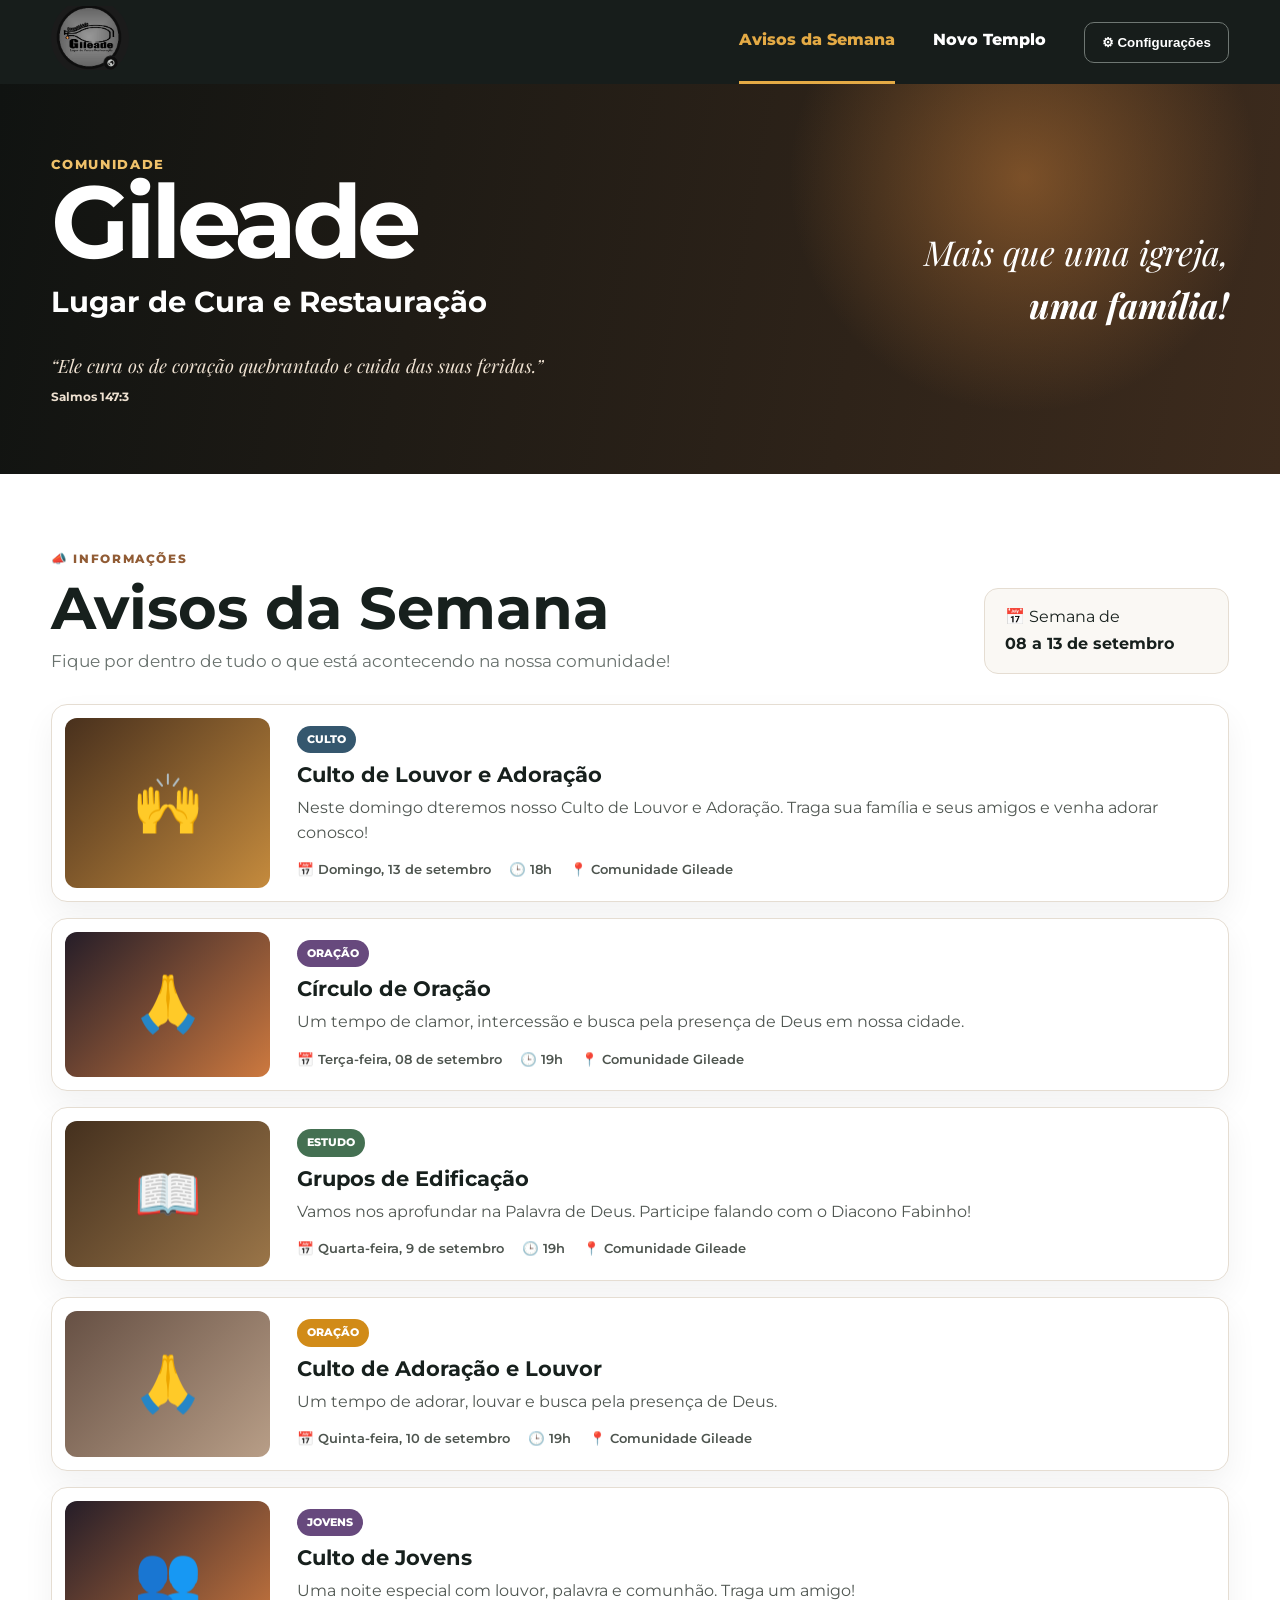
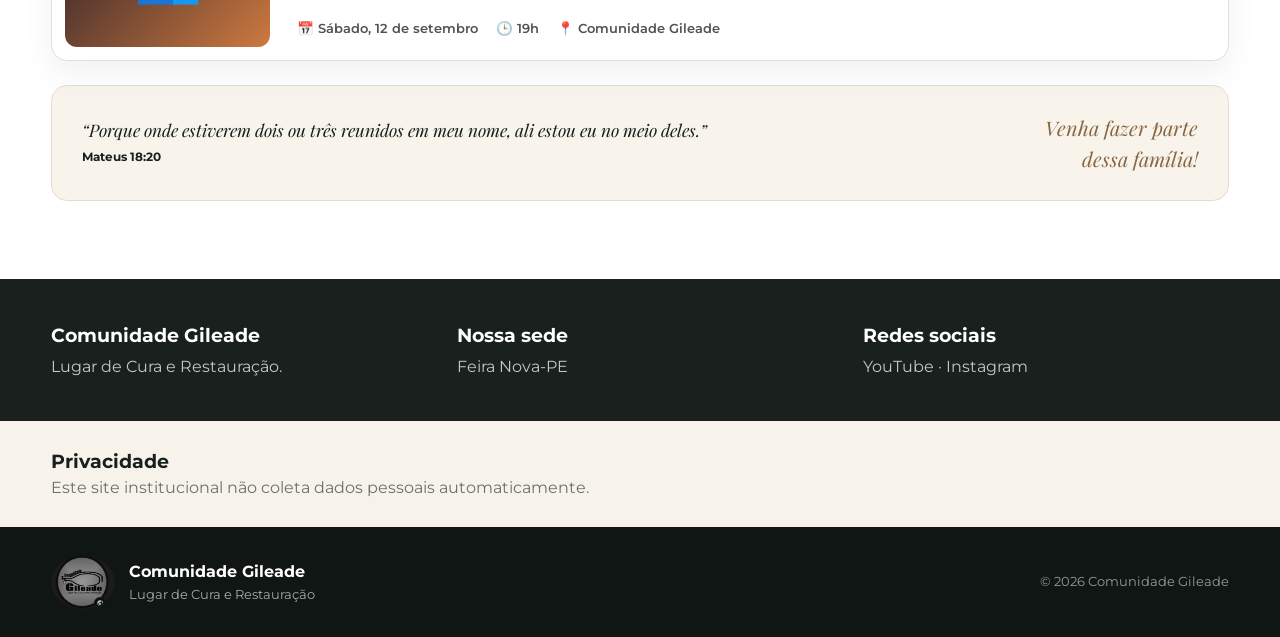
==== index.html @ a11ccd18 "Update index.html" ====
<!DOCTYPE html>
<html lang="pt-BR">
<head>
  <meta charset="UTF-8">
  <meta name="viewport" content="width=device-width, initial-scale=1.0">
  <title>Avisos da Semana | Comunidade Gileade</title>
  <link rel="icon" href="assets/logo-gileade.png">
  <link rel="preconnect" href="https://fonts.googleapis.com">
  <link rel="preconnect" href="https://fonts.gstatic.com" crossorigin>
  <link href="https://fonts.googleapis.com/css2?family=Montserrat:wght@400;500;600;700;800&family=Playfair+Display:ital,wght@1,600&display=swap" rel="stylesheet">
  <link rel="stylesheet" href="style.css?v=5">
</head>
<body>

<header class="topbar">
  <div class="site-container nav">
    <a class="logo" href="index.html">
      <img src="assets/logo-gileade.png" alt="Comunidade Gileade">
    </a>

    <button id="menuBtn" class="menu-btn" aria-label="Abrir menu">☰</button>

    <nav id="menu">
      <a href="index.html" class="active">Avisos da Semana</a><a href="novo-templo.html">Novo Templo</a>
      <div class="settings">
        <button id="settingsBtn">⚙ Configurações</button>
        <div id="settingsMenu" class="settings-menu">
          <a href="mailto:contato@comunidadegileade.com?subject=Suporte">🎧 Suporte</a>
          <a href="#sobre">ⓘ Sobre</a>
          <a href="#privacidade">🛡 Privacidade</a>
        </div>
      </div>
    </nav>
  </div>
</header>


<section class="home-hero">
  <div class="site-container home-hero-grid">
    <div>
      <span class="hero-small">Comunidade</span>
      <h1>Gileade</h1>
      <h2>Lugar de Cura e Restauração</h2>
      <blockquote>
        “Ele cura os de coração quebrantado e cuida das suas feridas.”
        <strong>Salmos 147:3</strong>
      </blockquote>
    </div>
    <div class="hero-script">Mais que uma igreja,<br><strong>uma família!</strong></div>
  </div>
</section>

<main class="avisos-page">
  <div class="site-container">
    <div class="section-head">
      <div>
        <span class="section-kicker">📣 Informações</span>
        <h2>Avisos da Semana</h2>
        <p>Fique por dentro de tudo o que está acontecendo na nossa comunidade!</p>
      </div>

      <div class="week-card">
        <span>📅 Semana de</span>
        <strong>08 a 13 de setembro</strong>
      </div>
    </div>

    <div class="notice-list">
      <article class="notice-card">
        <div class="notice-image n1">🙌</div>
        <div class="notice-body">
          <span class="tag blue">CULTO</span>
          <h3>Culto de Louvor e Adoração</h3>
          <p>Neste domingo dteremos nosso Culto de Louvor e Adoração. Traga sua família e seus amigos e venha adorar conosco!</p>
          <div class="meta"><span>📅 Domingo, 13 de setembro</span><span>🕒 18h</span><span>📍 Comunidade Gileade</span></div>
        </div>
      </article>

      <article class="notice-card">
        <div class="notice-image n4">🙏</div>
          <div class="notice-body">
            <span class="tag purple">ORAÇÃO</span>
            <h3>Círculo de Oração</h3>
            <p>Um tempo de clamor, intercessão e busca pela presença de Deus em nossa cidade.</p>
            <div class="meta"><span>📅 Terça-feira, 08 de setembro</span><span>🕒 19h</span><span>📍 Comunidade Gileade</span></div>
        </div>
      </article>
      
      <article class="notice-card">
        <div class="notice-image n2">📖</div>
        <div class="notice-body">
          <span class="tag green">ESTUDO</span>
          <h3>Grupos de Edificação</h3>
          <p>Vamos nos aprofundar na Palavra de Deus. Participe falando com o Diacono Fabinho!</p>
          <div class="meta"><span>📅 Quarta-feira, 9 de setembro</span><span>🕒 19h</span><span>📍 Comunidade Gileade</span></div>
        </div>
      </article>

      <article class="notice-card">
        <div class="notice-image n3">🙏</div>
        <div class="notice-body">
          <span class="tag orange">ORAÇÃO</span>
          <h3>Culto de Adoração e Louvor</h3>
          <p>Um tempo de adorar, louvar e busca pela presença de Deus.</p>
          <div class="meta"><span>📅 Quinta-feira, 10 de setembro</span><span>🕒 19h</span><span>📍 Comunidade Gileade</span></div>
        </div>
      </article>

      <article class="notice-card">
        <div class="notice-image n4">👥</div>
        <div class="notice-body">
          <span class="tag purple">JOVENS</span>
          <h3>Culto de Jovens</h3>
          <p>Uma noite especial com louvor, palavra e comunhão. Traga um amigo!</p>
          <div class="meta"><span>📅 Sábado, 12 de setembro</span><span>🕒 19h</span><span>📍 Comunidade Gileade</span></div>
        </div>
      </article>
    </div>

    <div class="verse-card">
      <div>
        <p>“Porque onde estiverem dois ou três reunidos em meu nome, ali estou eu no meio deles.”</p>
        <strong>Mateus 18:20</strong>
      </div>
      <div class="verse-script">Venha fazer parte<br>dessa família!</div>
    </div>
  </div>
</main>

<section class="about" id="sobre">
  <div class="site-container about-grid">
    <div><h3>Comunidade Gileade</h3><p>Lugar de Cura e Restauração.</p></div>
    <div><h3>Nossa sede</h3><p>Feira Nova-PE</p></div>
    <div>
      <h3>Redes sociais</h3>
      <p><a href="https://www.youtube.com/@ComunidadeGileade" target="_blank">YouTube</a> · <a href="https://www.instagram.com/comunidadegileade/" target="_blank">Instagram</a></p>
    </div>
  </div>
</section>

<section class="privacy" id="privacidade">
  <div class="site-container">
    <h3>Privacidade</h3>
    <p>Este site institucional não coleta dados pessoais automaticamente.</p>
  </div>
</section>

<footer>
  <div class="site-container footer-main">
    <div class="footer-brand">
      <img src="assets/logo-gileade.png" alt="Comunidade Gileade">
      <div><strong>Comunidade Gileade</strong><span>Lugar de Cura e Restauração</span></div>
    </div>
    <span>© <span id="year"></span> Comunidade Gileade</span>
  </div>
</footer>

<script src="script.js"></script>
</body>
</html>
---- style.css ----
*{margin:0;padding:0;box-sizing:border-box}
:root{--dark:#171d1b;--cream:#faf7f1;--gold:#e4aa45;--brown:#915c35;--text:#17201d;--muted:#68716d;--border:#e5ddd2}
html{scroll-behavior:smooth}
body{font-family:Montserrat,Arial,sans-serif;color:var(--text);background:#fff;line-height:1.55}
a{text-decoration:none;color:inherit}

.site-container{
  width:92%;
  max-width:1400px;
  margin:0 auto;
}

/* HEADER */
.topbar{
  height:84px;
  background:#171d1b;
  position:sticky;
  top:0;
  z-index:100;
  color:#fff;
}

.nav{
  height:84px;
  display:flex;
  align-items:center;
  justify-content:space-between;
}

.logo img{
  width:78px;
  height:78px;
  object-fit:contain;
  border-radius:50%;
}

nav{
  display:flex;
  align-items:center;
  gap:38px;
  height:100%;
}

nav>a{
  display:flex;
  align-items:center;
  height:100%;
  font-weight:800;
  font-size:1rem;
  border-bottom:3px solid transparent;
}

nav>a.active,
nav>a:hover{
  color:var(--gold);
  border-color:var(--gold);
}

.settings{position:relative}

.settings>button{
  background:transparent;
  color:#fff;
  border:1px solid #6f7773;
  border-radius:10px;
  padding:12px 17px;
  font-weight:800;
  cursor:pointer;
}

.settings-menu{
  display:none;
  position:absolute;
  right:0;
  top:54px;
  width:200px;
  background:#fff;
  color:#222;
  border-radius:10px;
  overflow:hidden;
  box-shadow:0 16px 40px #0003;
}

.settings-menu.open{display:block}

.settings-menu a{
  display:block;
  padding:12px 14px;
  border-bottom:1px solid #eee;
}

.settings-menu a:hover{background:#f5f1e9}

.menu-btn{
  display:none;
  border:0;
  background:none;
  color:#fff;
  font-size:1.9rem;
}

/* HOME */
.home-hero{
  min-height:390px;
  display:flex;
  align-items:center;
  color:#fff;
  background:
    radial-gradient(circle at 80% 24%,rgba(183,115,52,.55),transparent 22%),
    linear-gradient(100deg,#101311,#3d2b1d);
}

.home-hero-grid{
  display:flex;
  align-items:center;
  justify-content:space-between;
  gap:50px;
}

.hero-small{
  display:inline-block;
  text-transform:uppercase;
  letter-spacing:.13em;
  font-weight:800;
  font-size:.8rem;
  color:#efc16a;
}

.home-hero h1{
  font-size:clamp(4.8rem,8vw,7.6rem);
  line-height:.88;
  letter-spacing:-.05em;
}

.home-hero h2{
  font-size:clamp(1.3rem,2.3vw,2.1rem);
  margin-top:12px;
}

.home-hero blockquote{
  margin-top:28px;
  max-width:520px;
  font-family:"Playfair Display",serif;
  font-style:italic;
  color:#eee1d1;
  font-size:1.15rem;
}

.home-hero blockquote strong{
  display:block;
  font-family:Montserrat;
  font-style:normal;
  font-size:.78rem;
  margin-top:6px;
}

.hero-script{
  font-family:"Playfair Display",serif;
  font-style:italic;
  text-align:right;
  font-size:2.15rem;
}

/* AVISOS */
.avisos-page{
  padding:72px 0 78px;
  background:#fff;
}

.section-head{
  display:flex;
  justify-content:space-between;
  align-items:end;
  gap:30px;
  margin-bottom:30px;
}

.section-kicker{
  display:inline-block;
  text-transform:uppercase;
  letter-spacing:.13em;
  font-size:.78rem;
  font-weight:800;
  color:var(--brown);
}

.section-head h2{
  font-size:clamp(2.6rem,4.6vw,4.3rem);
  line-height:1.05;
  margin:7px 0 8px;
}

.section-head p{
  color:var(--muted);
  font-size:1.05rem;
}

.week-card{
  min-width:245px;
  background:#faf8f4;
  border:1px solid var(--border);
  border-radius:14px;
  padding:16px 20px;
}

.week-card span,
.week-card strong{display:block}

.week-card strong{
  font-size:1rem;
  margin-top:2px;
}

.notice-list{
  display:grid;
  gap:16px;
}

.notice-card{
  display:grid;
  grid-template-columns:205px 1fr;
  gap:22px;
  border:1px solid var(--border);
  border-radius:16px;
  padding:13px;
  background:#fff;
  box-shadow:0 14px 32px rgba(0,0,0,.055);
}

.notice-image{
  min-height:145px;
  border-radius:12px;
  display:grid;
  place-items:center;
  font-size:3.4rem;
}

.n1{background:linear-gradient(135deg,#48301d,#c58b3d)}
.n2{background:linear-gradient(135deg,#44301e,#9a7548)}
.n3{background:linear-gradient(135deg,#665044,#b89e87)}
.n4{background:linear-gradient(135deg,#251d28,#cd793f)}

.notice-body{padding:8px 5px}

.notice-body h3{
  margin:6px 0 5px;
  font-size:1.3rem;
}

.notice-body p{
  color:#505752;
  font-size:.98rem;
}

.tag{
  display:inline-block;
  padding:5px 10px;
  border-radius:99px;
  color:#fff;
  font-size:.7rem;
  font-weight:800;
}

.blue{background:#35576e}
.green{background:#447052}
.orange{background:#d18b18}
.purple{background:#67497d}

.meta{
  display:flex;
  flex-wrap:wrap;
  gap:18px;
  margin-top:14px;
  font-size:.84rem;
  font-weight:600;
  color:#4e554f;
}

.verse-card{
  margin-top:24px;
  padding:26px 30px;
  background:#f8f4ec;
  border:1px solid var(--border);
  border-radius:16px;
  display:flex;
  align-items:center;
  justify-content:space-between;
  gap:30px;
}

.verse-card p{
  font-family:"Playfair Display",serif;
  font-style:italic;
  font-size:1.08rem;
}

.verse-card strong{font-size:.78rem}

.verse-script{
  font-family:"Playfair Display",serif;
  font-style:italic;
  text-align:right;
  color:#886641;
  font-size:1.25rem;
}

/* FOOTER E ÁREAS INSTITUCIONAIS */
.about{
  background:#19201e;
  color:#fff;
  padding:42px 0;
}

.about-grid{
  display:grid;
  grid-template-columns:repeat(3,1fr);
  gap:40px;
}

.about h3{margin-bottom:5px}
.about p{color:#c4c8c4}
.about a:hover{color:var(--gold)}

.privacy{
  padding:26px 0;
  background:#f7f3eb;
}

.privacy p{color:var(--muted)}

footer{
  background:#101614;
  color:#fff;
}

.footer-main{
  min-height:110px;
  display:flex;
  align-items:center;
  gap:15px;
}

.footer-brand{
  display:flex;
  align-items:center;
  gap:14px;
}

.footer-brand img{
  width:64px;
  border-radius:50%;
}

.footer-brand span{
  display:block;
  color:#aaa;
  font-size:.8rem;
}

.footer-main>span{
  margin-left:auto;
  color:#999;
  font-size:.8rem;
}

/* NOVO TEMPLO */
.gold-line{
  height:14px;
  background:linear-gradient(90deg,#603920,#a96b39,#653e26);
}

.templo-page{
  background:#faf7f1;
  padding:65px 0;
}

.templo-grid{
  display:grid;
  grid-template-columns:minmax(0,1.05fr) minmax(420px,.95fr);
  gap:52px;
  align-items:center;
}

.templo-image{
  position:relative;
  width:100%;
  aspect-ratio:16 / 10;
  border-radius:18px;
  overflow:hidden;
  box-shadow:0 18px 40px rgba(0,0,0,.13);
}

.templo-image>img{
  width:100%;
  height:100%;
  object-fit:cover;
  object-position:center;
  display:block;
}

.image-script{
  position:absolute;
  right:35px;
  top:35px;
  color:#fff;
  font-family:"Playfair Display",serif;
  font-style:italic;
  text-align:right;
  font-size:1.7rem;
  line-height:1.2;
  text-shadow:0 2px 10px rgba(0,0,0,.8);
}

.image-script i,
.pix-script i,
.footer-script i{
  display:block;
  width:115px;
  height:4px;
  background:var(--gold);
  border-radius:99px;
  margin:8px 0 0 auto;
  transform:rotate(-5deg);
}

.templo-copy h1{
  font-size:clamp(3rem,4.6vw,4.8rem);
  line-height:.98;
  letter-spacing:-.045em;
  margin:10px 0 22px;
}

.templo-copy>p{
  color:#68716d;
  font-size:1rem;
  line-height:1.55;
  margin-bottom:14px;
  max-width:620px;
}

.pix-card{
  margin-top:25px;
  background:#fff;
  border:1px solid #e5ddd2;
  border-radius:16px;
  padding:22px 25px;
  box-shadow:0 8px 22px rgba(0,0,0,.03);
}

.pix-card h2{
  font-size:1.15rem;
  margin-bottom:3px;
}

.pix-card>p{
  font-size:.95rem;
}

.pix-grid{
  display:grid;
  grid-template-columns:120px minmax(150px,1fr) 165px;
  gap:22px;
  align-items:center;
  margin-top:12px;
}

.pix-grid>img{
  width:115px;
  height:115px;
  object-fit:contain;
  border:1px solid #eee8df;
  border-radius:8px;
  padding:5px;
}

.pix-text{
  font-size:.95rem;
  line-height:1.5;
}

.pix-script{
  font-family:"Playfair Display",serif;
  font-style:italic;
  color:#774921;
  font-size:1.5rem;
  line-height:1.15;
  text-align:center;
  transform:rotate(-3deg);
}

.templo-footer{
  background:#151c1a;
  color:#fff;
}

.footer-3{
  min-height:150px;
  display:grid;
  grid-template-columns:1fr 1fr .9fr;
  gap:55px;
  align-items:center;
}

.footer-3 h3{
  font-size:1rem;
  margin-bottom:5px;
}

.footer-3 p{
  font-size:.84rem;
  color:#ddd;
}

.social-links{
  display:flex;
  gap:14px;
  margin-top:10px;
}

.social-links a{
  border:1px solid #6c7470;
  border-radius:99px;
  padding:6px 11px;
  font-size:.76rem;
}

.footer-script{
  font-family:"Playfair Display",serif;
  font-style:italic;
  border-left:1px solid #707673;
  padding-left:55px;
  text-align:center;
  color:#eee;
  font-size:1.25rem;
}

.footer-bottom{
  border-top:1px solid #5f6763;
}

.footer-bottom .site-container{
  min-height:44px;
  display:flex;
  align-items:center;
  justify-content:space-between;
  gap:20px;
  font-size:.72rem;
  color:#ddd;
}

/* TABLET */
@media(max-width:950px){
  .site-container{
    width:94%;
    max-width:900px;
  }

  .menu-btn{display:block}

  nav{
    display:none;
    position:absolute;
    left:0;
    right:0;
    top:84px;
    height:auto;
    background:#171d1b;
    flex-direction:column;
    align-items:stretch;
    padding:16px 5%;
    gap:6px;
  }

  nav.open{display:flex}

  nav>a{
    height:auto;
    padding:11px 0;
  }

  .settings-menu{
    position:static;
    margin-top:8px;
  }

  .home-hero-grid,
  .section-head{
    flex-direction:column;
    align-items:flex-start;
  }

  .hero-script{text-align:left}

  .notice-card,
  .about-grid,
  .templo-grid,
  .footer-3{
    grid-template-columns:1fr;
  }

  .templo-image{
    aspect-ratio:16 / 10;
  }

  .footer-script{
    border-left:0;
    padding-left:0;
    text-align:left;
    padding-bottom:20px;
  }

  .footer-script i{margin-left:0}
}

/* CELULAR */
@media(max-width:620px){
  .site-container{width:94%}

  .home-hero{min-height:330px}

  .home-hero h1{
    font-size:4rem;
  }

  .avisos-page{
    padding:50px 0;
  }

  .notice-card{
    grid-template-columns:1fr;
  }

  .notice-image{
    min-height:180px;
  }

  .verse-card{
    flex-direction:column;
    align-items:flex-start;
  }

  .verse-script{text-align:left}

  .templo-page{
    padding:35px 0;
  }

  .templo-copy h1{
    font-size:2.7rem;
  }

  .pix-grid{
    grid-template-columns:1fr;
    text-align:center;
  }

  .pix-grid>img{
    margin:0 auto;
  }

  .footer-bottom .site-container{
    flex-direction:column;
    align-items:flex-start;
    padding:12px 0;
  }
}
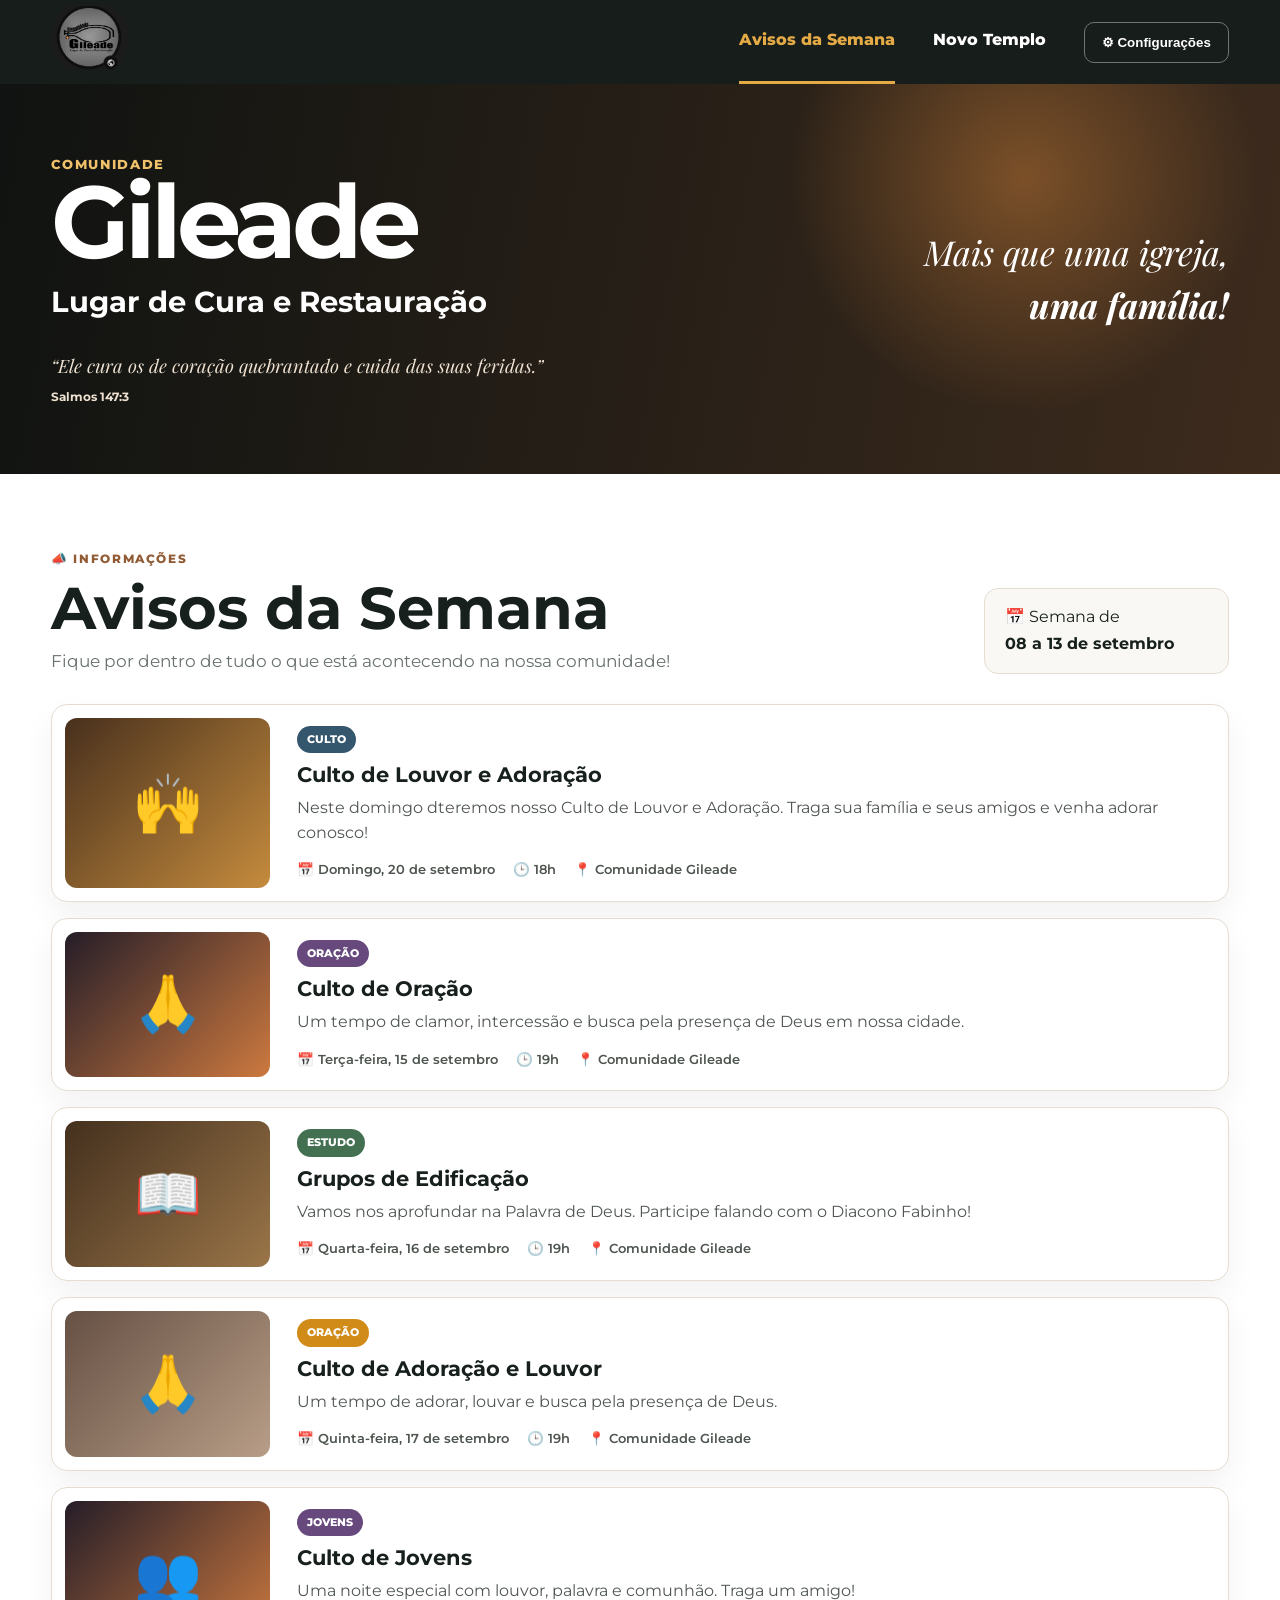
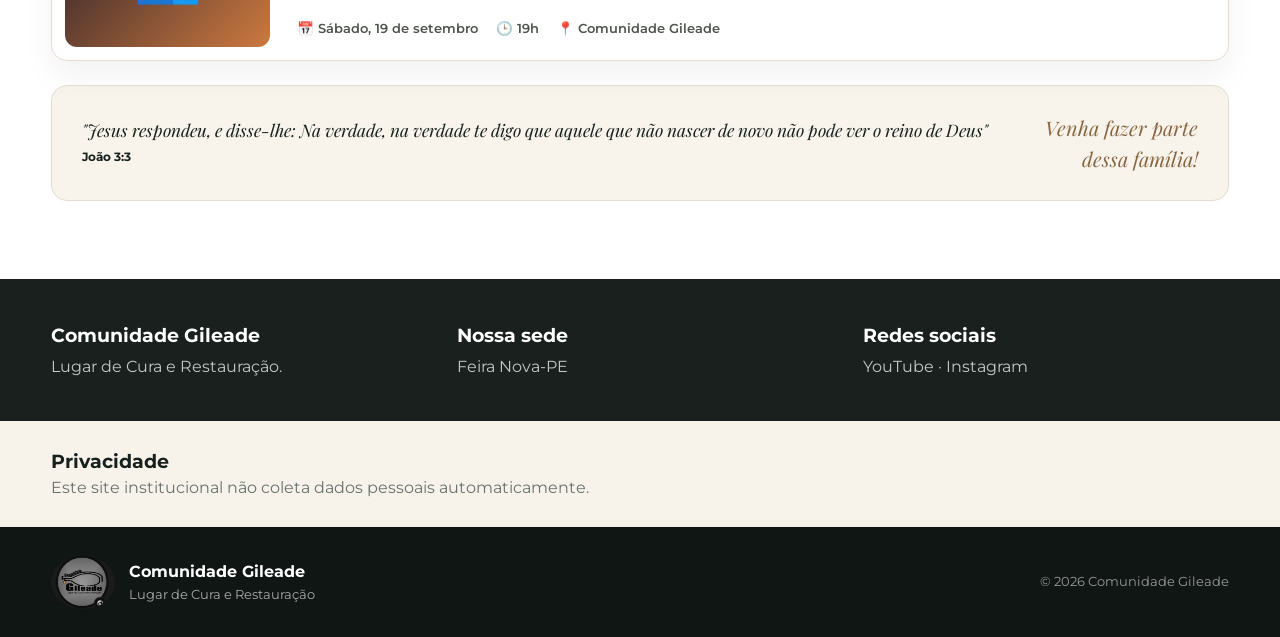
==== commit 64e567af: "Update index.html" ====
--- a/index.html
+++ b/index.html
@@ -72,7 +72,7 @@
           <span class="tag blue">CULTO</span>
           <h3>Culto de Louvor e Adoração</h3>
           <p>Neste domingo dteremos nosso Culto de Louvor e Adoração. Traga sua família e seus amigos e venha adorar conosco!</p>
-          <div class="meta"><span>📅 Domingo, 13 de setembro</span><span>🕒 18h</span><span>📍 Comunidade Gileade</span></div>
+          <div class="meta"><span>📅 Domingo, 20 de setembro</span><span>🕒 18h</span><span>📍 Comunidade Gileade</span></div>
         </div>
       </article>
 
@@ -80,9 +80,9 @@
         <div class="notice-image n4">🙏</div>
           <div class="notice-body">
             <span class="tag purple">ORAÇÃO</span>
-            <h3>Círculo de Oração</h3>
+            <h3>Culto de Oração</h3>
             <p>Um tempo de clamor, intercessão e busca pela presença de Deus em nossa cidade.</p>
-            <div class="meta"><span>📅 Terça-feira, 08 de setembro</span><span>🕒 19h</span><span>📍 Comunidade Gileade</span></div>
+            <div class="meta"><span>📅 Terça-feira, 15 de setembro</span><span>🕒 19h</span><span>📍 Comunidade Gileade</span></div>
         </div>
       </article>
       
@@ -92,7 +92,7 @@
           <span class="tag green">ESTUDO</span>
           <h3>Grupos de Edificação</h3>
           <p>Vamos nos aprofundar na Palavra de Deus. Participe falando com o Diacono Fabinho!</p>
-          <div class="meta"><span>📅 Quarta-feira, 9 de setembro</span><span>🕒 19h</span><span>📍 Comunidade Gileade</span></div>
+          <div class="meta"><span>📅 Quarta-feira, 16 de setembro</span><span>🕒 19h</span><span>📍 Comunidade Gileade</span></div>
         </div>
       </article>
 
@@ -102,7 +102,7 @@
           <span class="tag orange">ORAÇÃO</span>
           <h3>Culto de Adoração e Louvor</h3>
           <p>Um tempo de adorar, louvar e busca pela presença de Deus.</p>
-          <div class="meta"><span>📅 Quinta-feira, 10 de setembro</span><span>🕒 19h</span><span>📍 Comunidade Gileade</span></div>
+          <div class="meta"><span>📅 Quinta-feira, 17 de setembro</span><span>🕒 19h</span><span>📍 Comunidade Gileade</span></div>
         </div>
       </article>
 
@@ -112,15 +112,15 @@
           <span class="tag purple">JOVENS</span>
           <h3>Culto de Jovens</h3>
           <p>Uma noite especial com louvor, palavra e comunhão. Traga um amigo!</p>
-          <div class="meta"><span>📅 Sábado, 12 de setembro</span><span>🕒 19h</span><span>📍 Comunidade Gileade</span></div>
+          <div class="meta"><span>📅 Sábado, 19 de setembro</span><span>🕒 19h</span><span>📍 Comunidade Gileade</span></div>
         </div>
       </article>
     </div>
 
     <div class="verse-card">
       <div>
-        <p>“Porque onde estiverem dois ou três reunidos em meu nome, ali estou eu no meio deles.”</p>
-        <strong>Mateus 18:20</strong>
+        <p>"Jesus respondeu, e disse-lhe: Na verdade, na verdade te digo que aquele que não nascer de novo não pode ver o reino de Deus"</p>
+        <strong>João 3:3</strong>
       </div>
       <div class="verse-script">Venha fazer parte<br>dessa família!</div>
     </div>
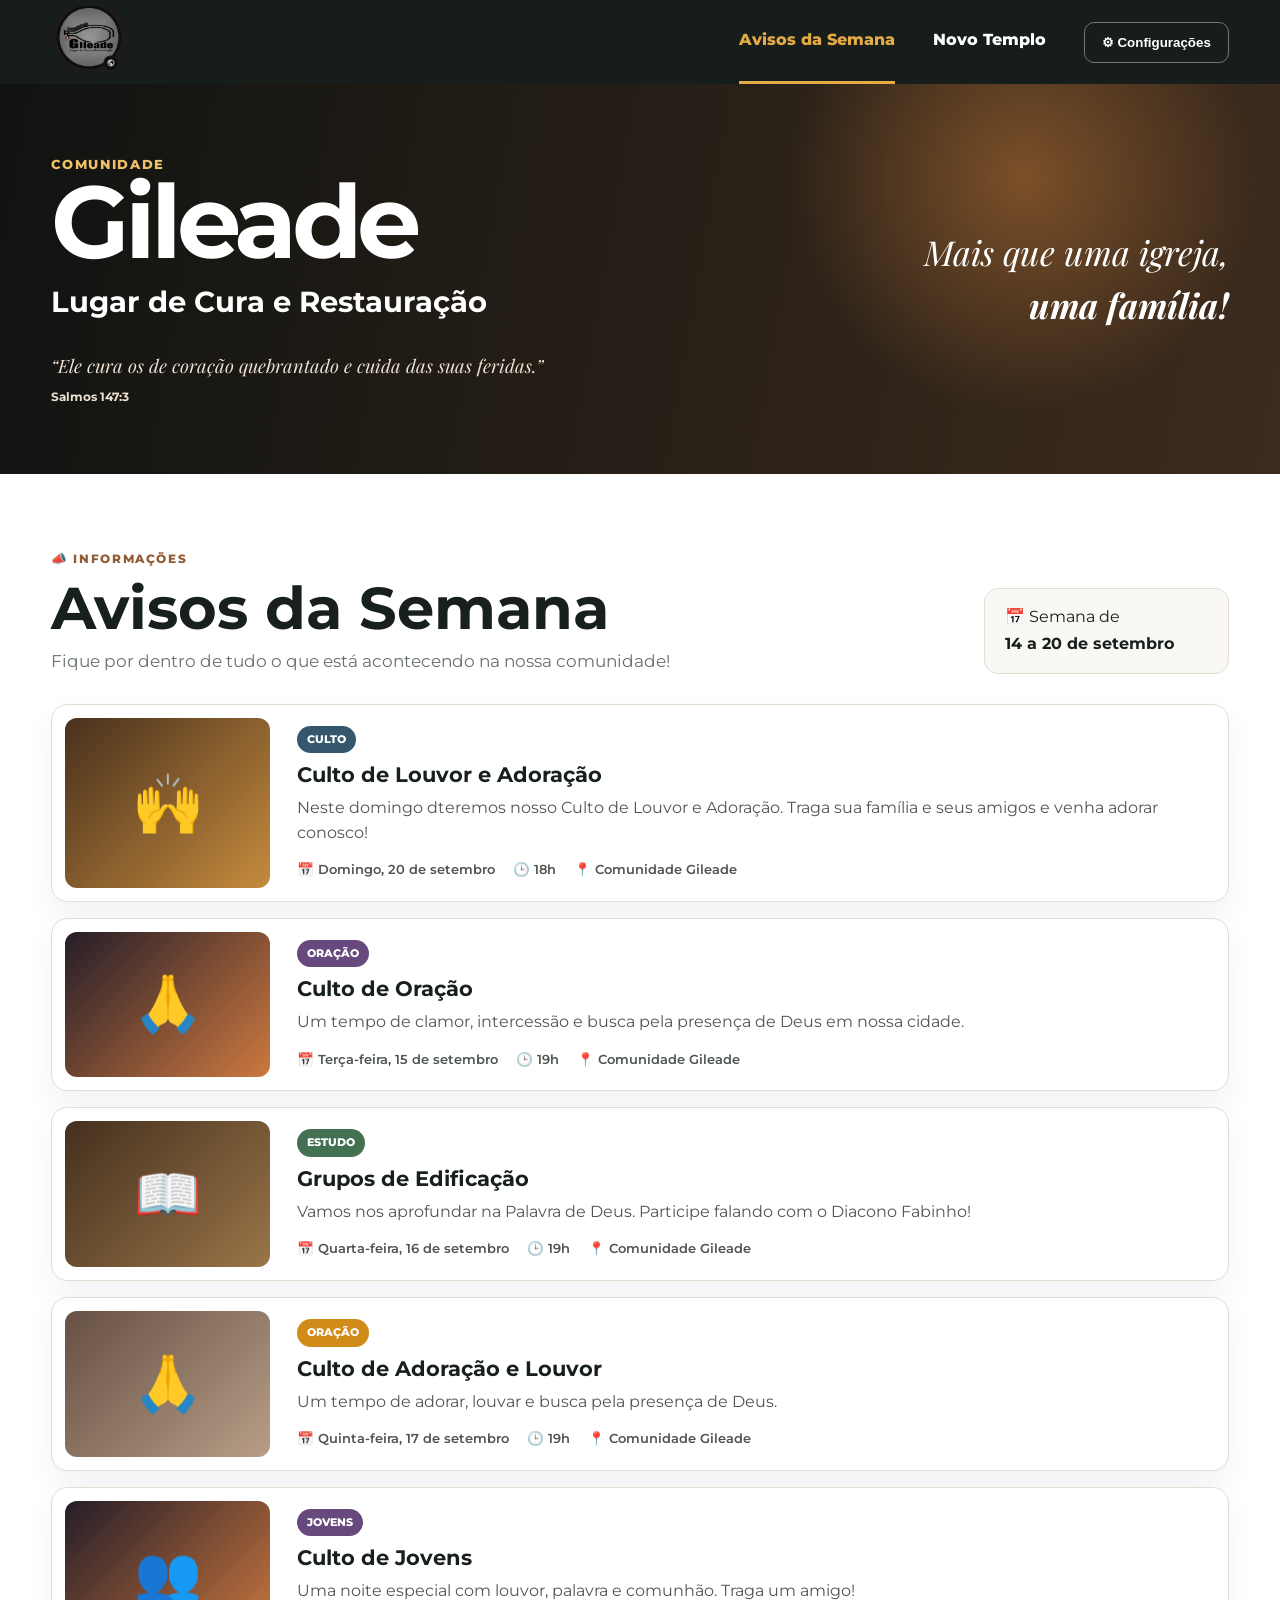
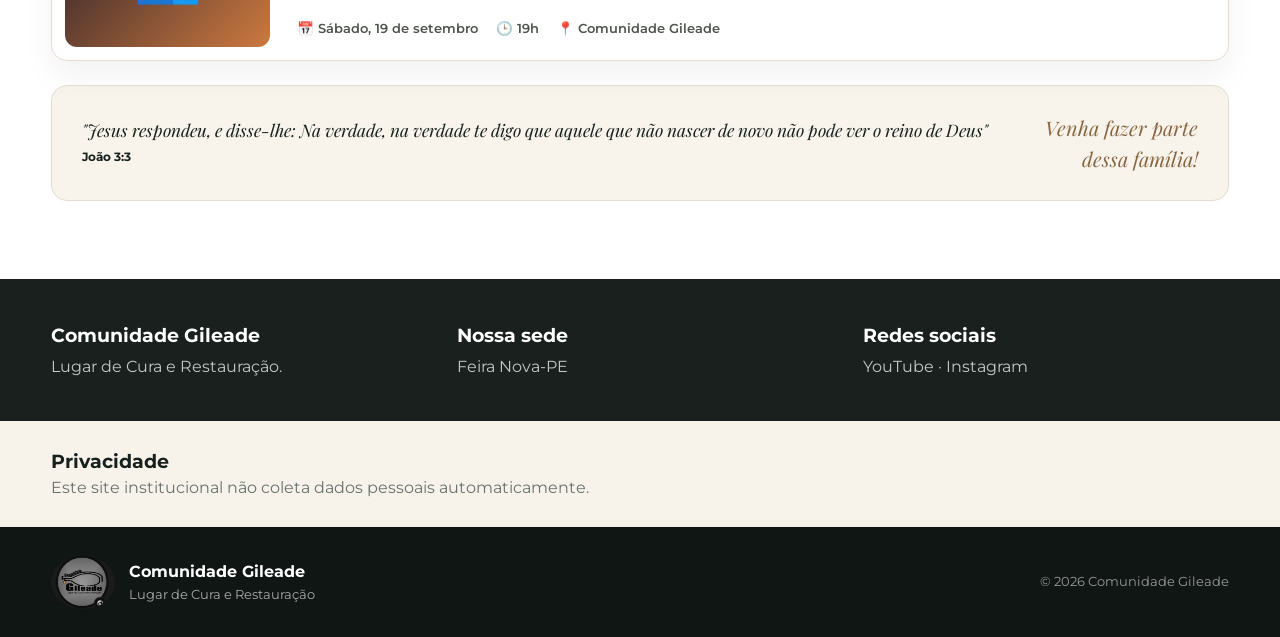
==== commit 039013a1: "Update index.html" ====
--- a/index.html
+++ b/index.html
@@ -61,7 +61,7 @@
 
       <div class="week-card">
         <span>📅 Semana de</span>
-        <strong>08 a 13 de setembro</strong>
+        <strong>14 a 20 de setembro</strong>
       </div>
     </div>
 
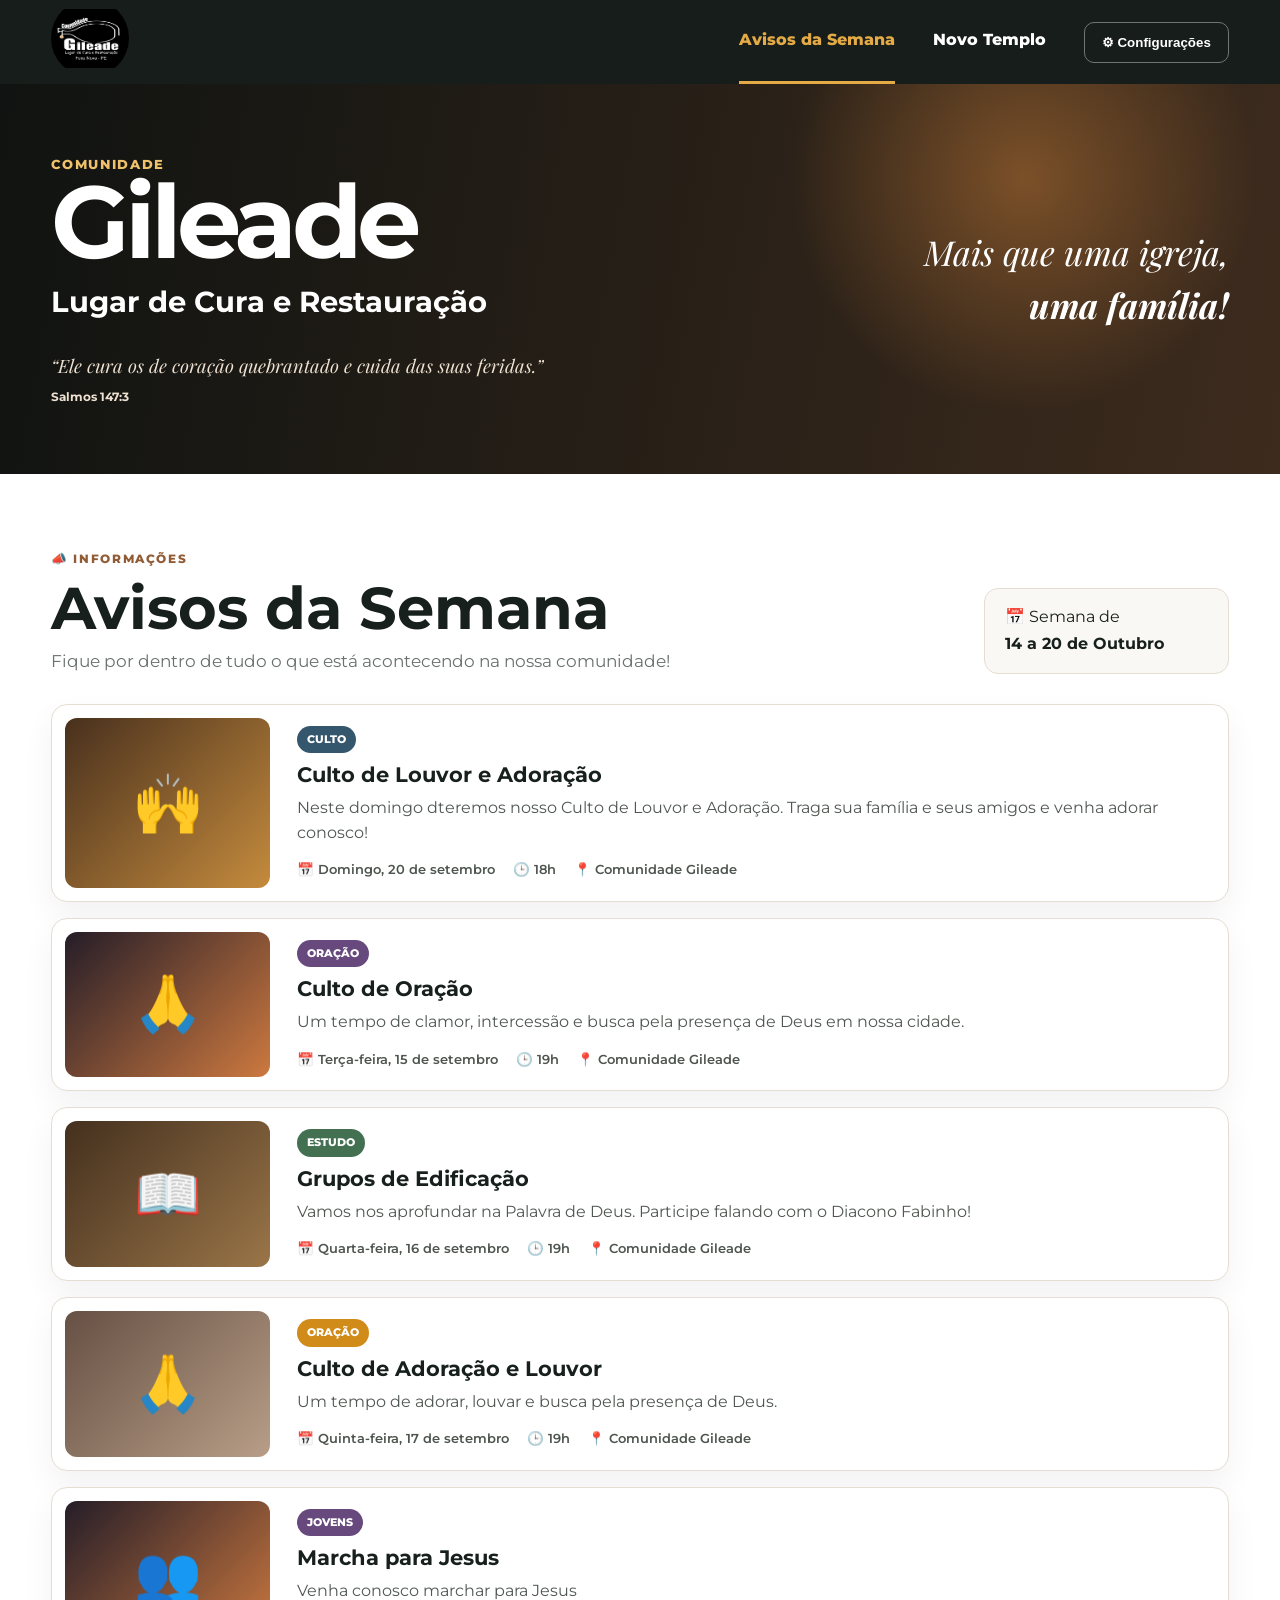
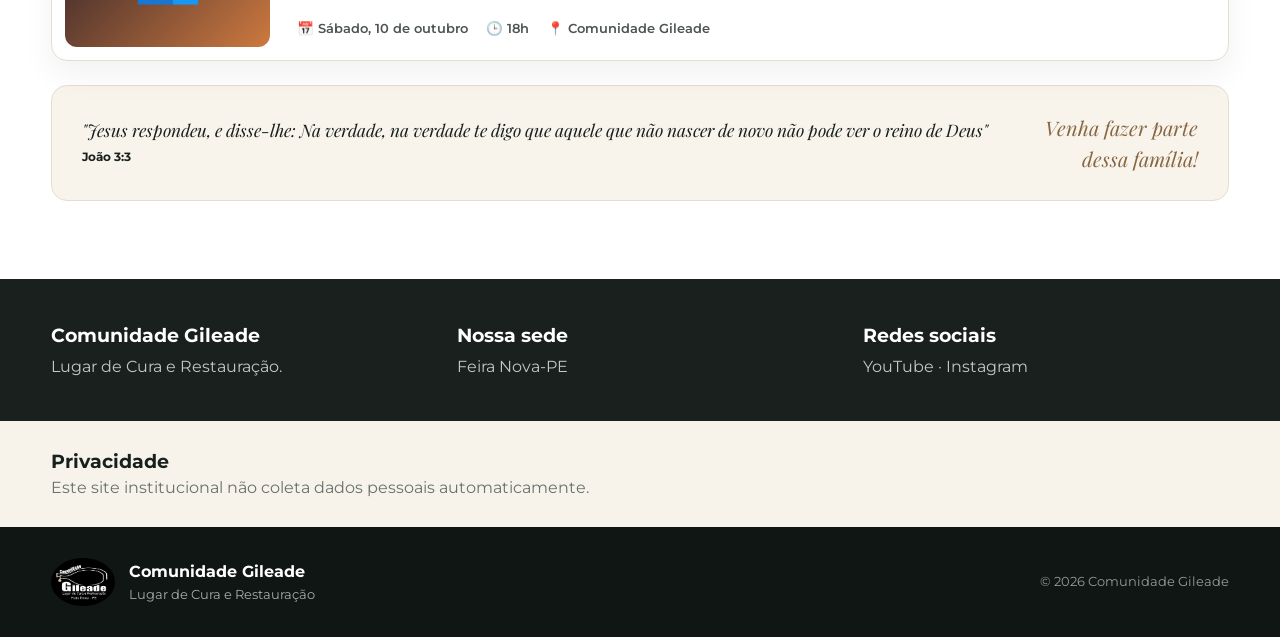
==== commit ced7252f: "Update index.html" ====
--- a/index.html
+++ b/index.html
@@ -61,7 +61,7 @@
 
       <div class="week-card">
         <span>📅 Semana de</span>
-        <strong>14 a 20 de setembro</strong>
+        <strong>14 a 20 de Outubro</strong>
       </div>
     </div>
 
@@ -110,9 +110,9 @@
         <div class="notice-image n4">👥</div>
         <div class="notice-body">
           <span class="tag purple">JOVENS</span>
-          <h3>Culto de Jovens</h3>
-          <p>Uma noite especial com louvor, palavra e comunhão. Traga um amigo!</p>
-          <div class="meta"><span>📅 Sábado, 19 de setembro</span><span>🕒 19h</span><span>📍 Comunidade Gileade</span></div>
+          <h3>Marcha para Jesus</h3>
+          <p>Venha conosco marchar para Jesus</p>
+          <div class="meta"><span>📅 Sábado, 10 de outubro</span><span>🕒 18h</span><span>📍 Comunidade Gileade</span></div>
         </div>
       </article>
     </div>
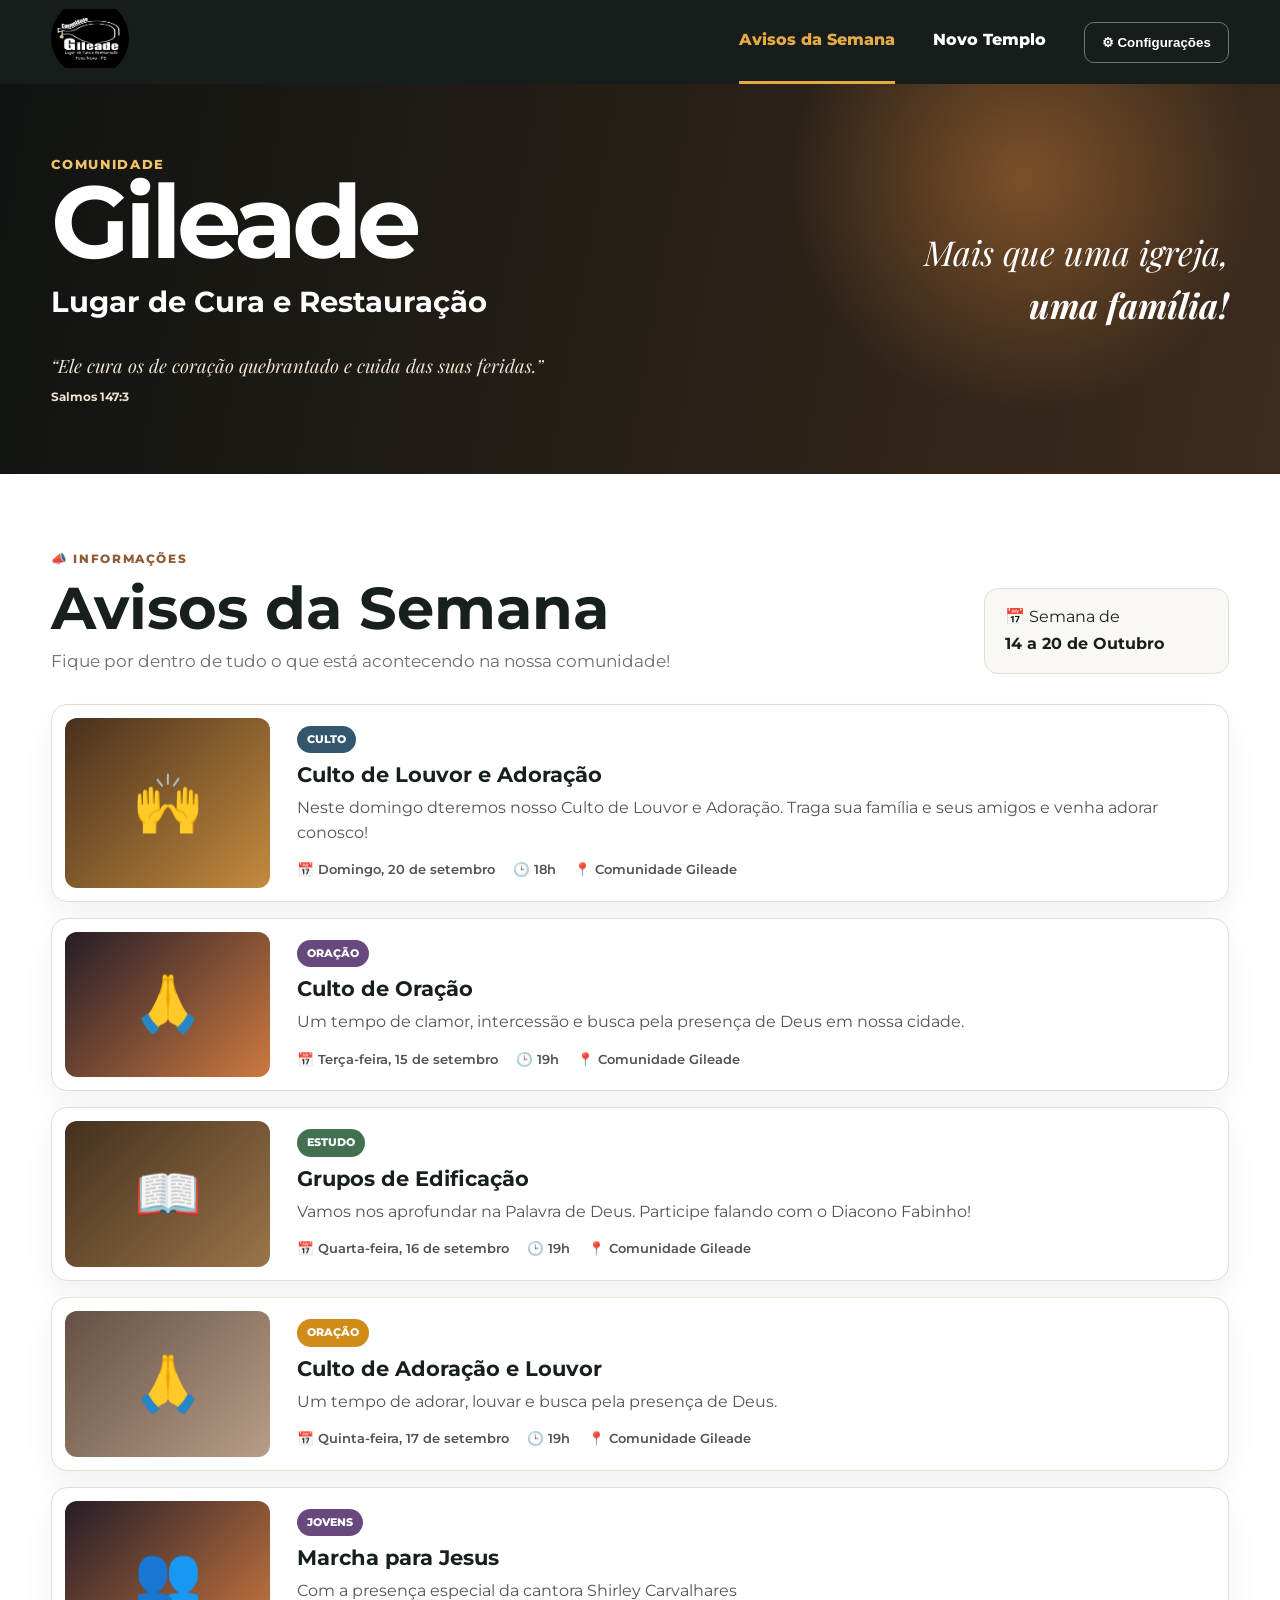
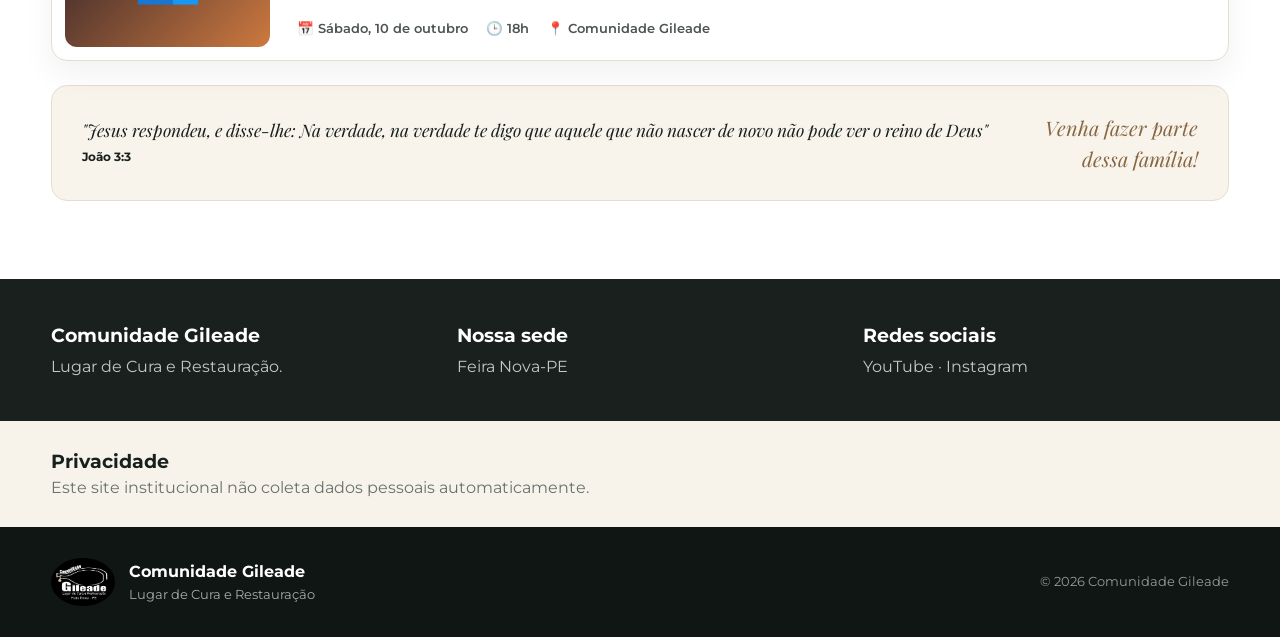
==== commit aec216fe: "Update index.html" ====
--- a/index.html
+++ b/index.html
@@ -111,7 +111,7 @@
         <div class="notice-body">
           <span class="tag purple">JOVENS</span>
           <h3>Marcha para Jesus</h3>
-          <p>Venha conosco marchar para Jesus</p>
+          <p>Com a presença especial da cantora Shirley Carvalhares</p>
           <div class="meta"><span>📅 Sábado, 10 de outubro</span><span>🕒 18h</span><span>📍 Comunidade Gileade</span></div>
         </div>
       </article>
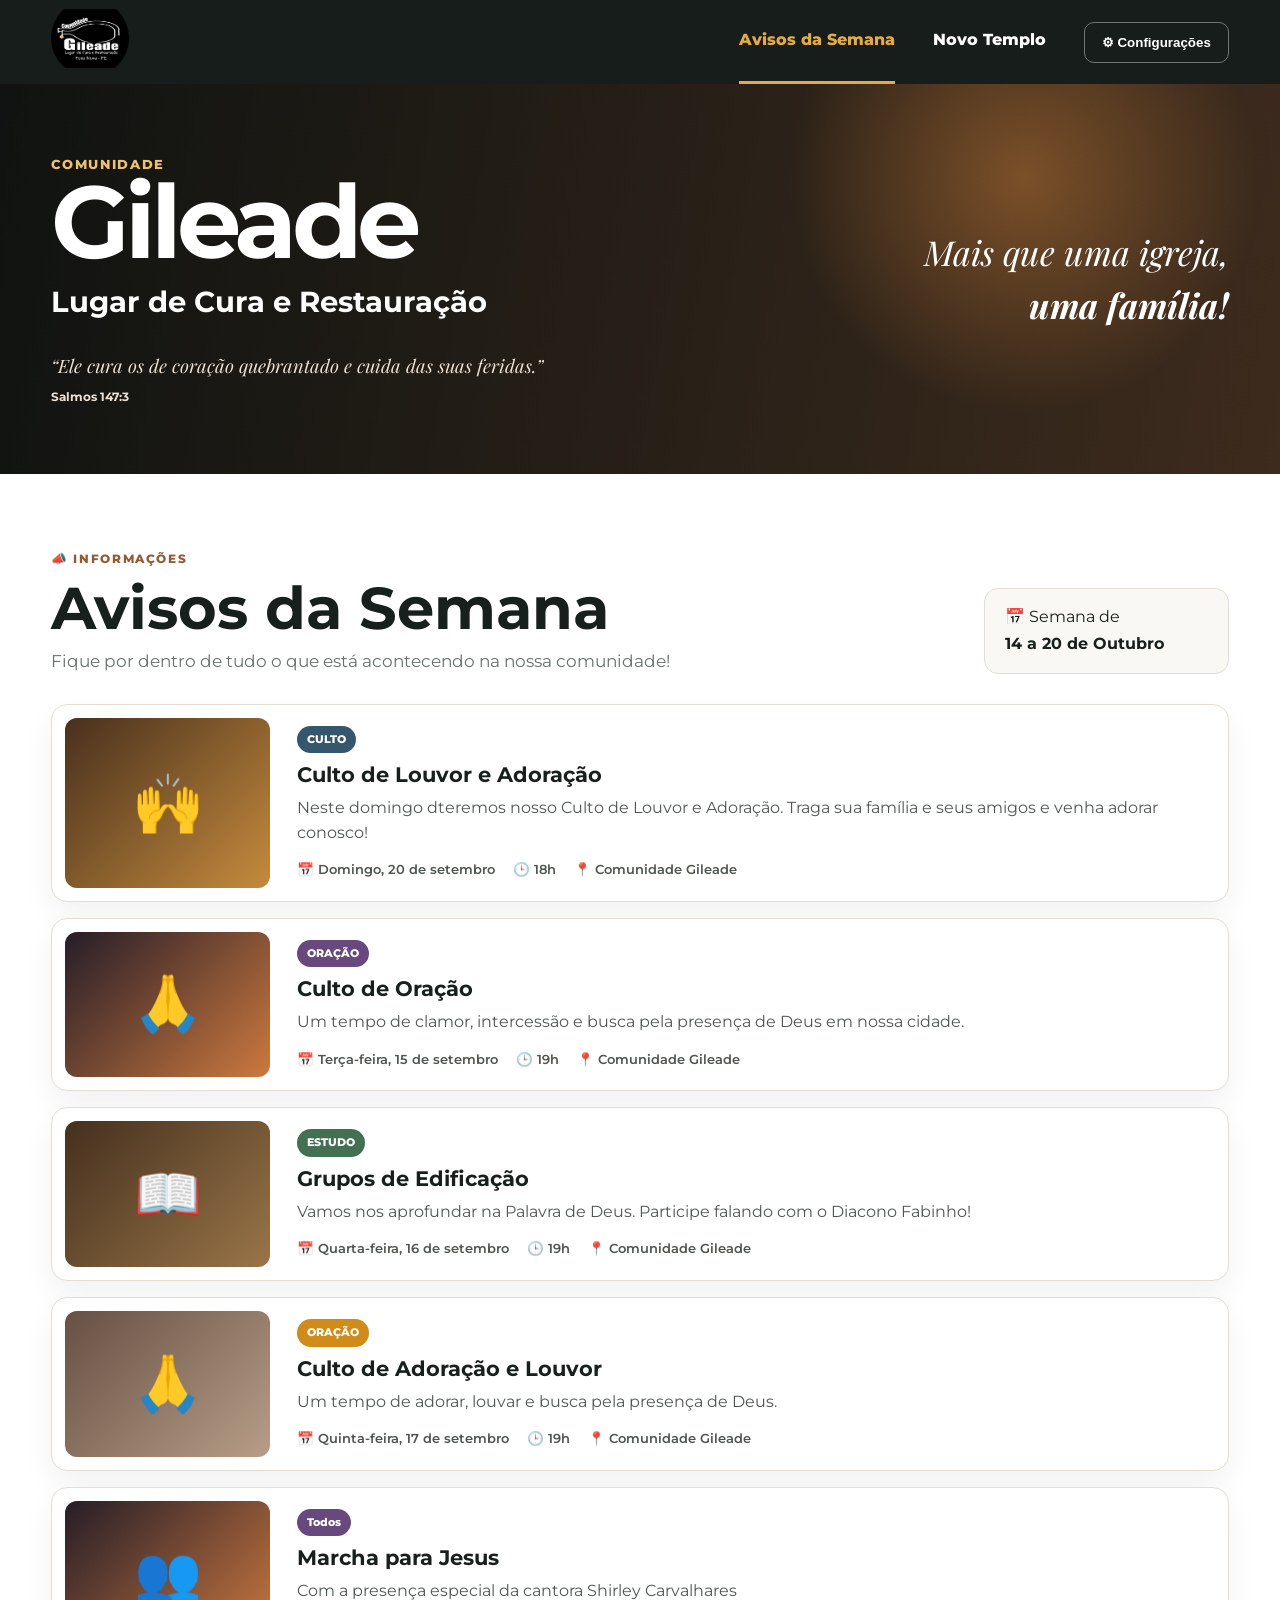
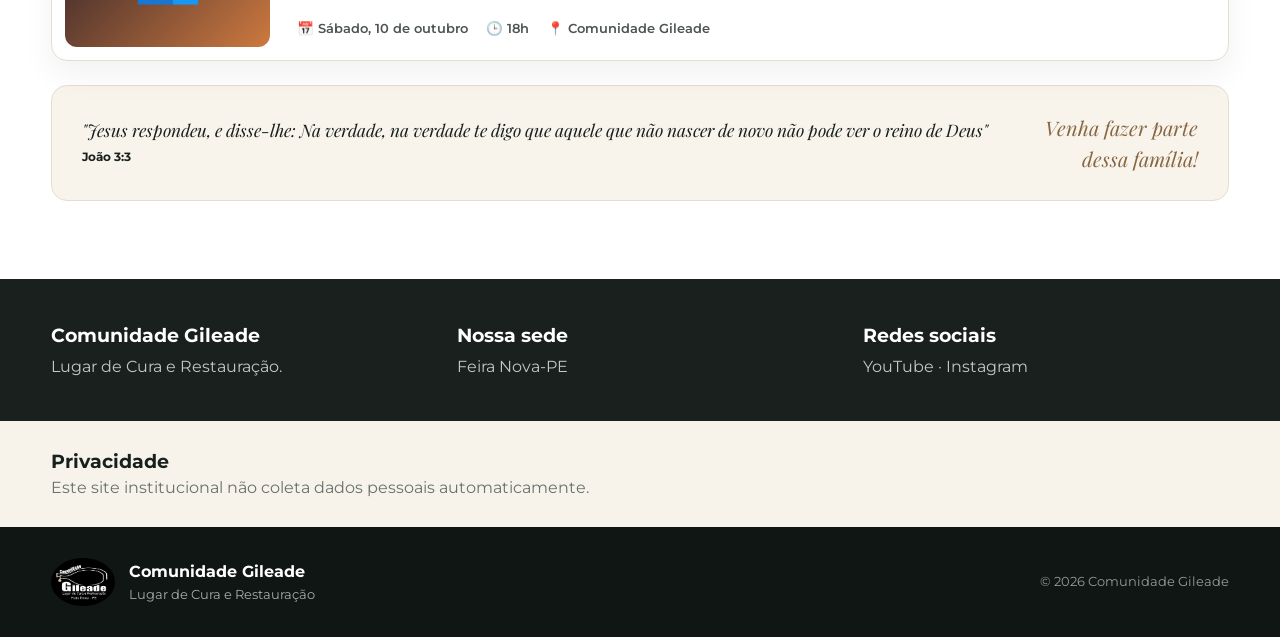
==== commit 1517c627: "Update index.html" ====
--- a/index.html
+++ b/index.html
@@ -109,7 +109,7 @@
       <article class="notice-card">
         <div class="notice-image n4">👥</div>
         <div class="notice-body">
-          <span class="tag purple">JOVENS</span>
+          <span class="tag purple">Todos</span>
           <h3>Marcha para Jesus</h3>
           <p>Com a presença especial da cantora Shirley Carvalhares</p>
           <div class="meta"><span>📅 Sábado, 10 de outubro</span><span>🕒 18h</span><span>📍 Comunidade Gileade</span></div>
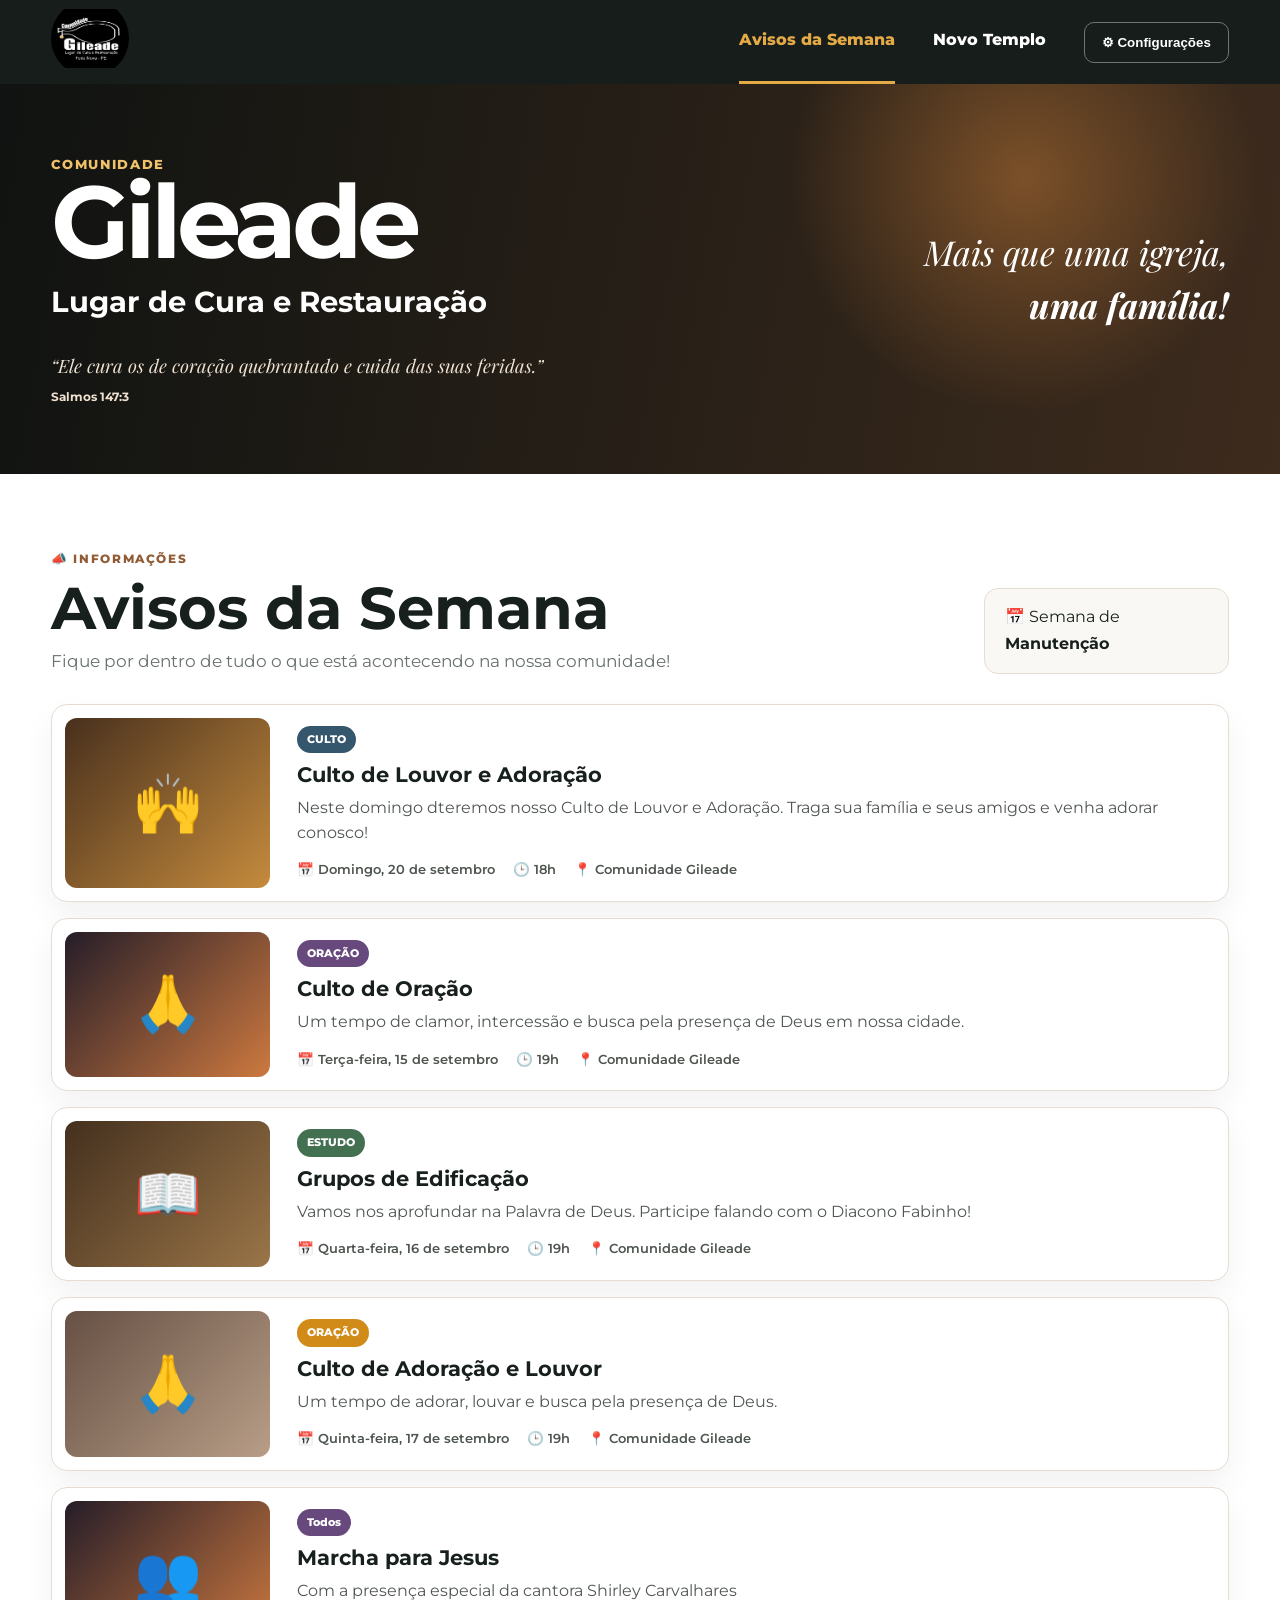
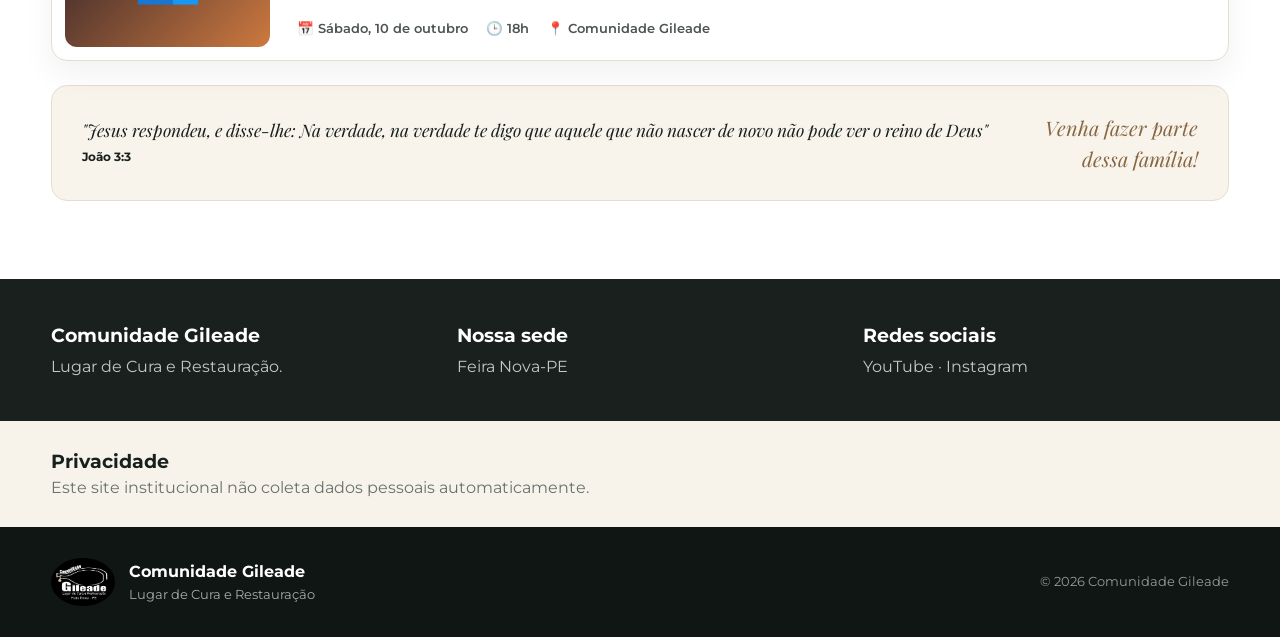
==== commit 6d4d479e: "Update index.html" ====
--- a/index.html
+++ b/index.html
@@ -61,7 +61,7 @@
 
       <div class="week-card">
         <span>📅 Semana de</span>
-        <strong>14 a 20 de Outubro</strong>
+        <strong>Manutenção</strong>
       </div>
     </div>
 
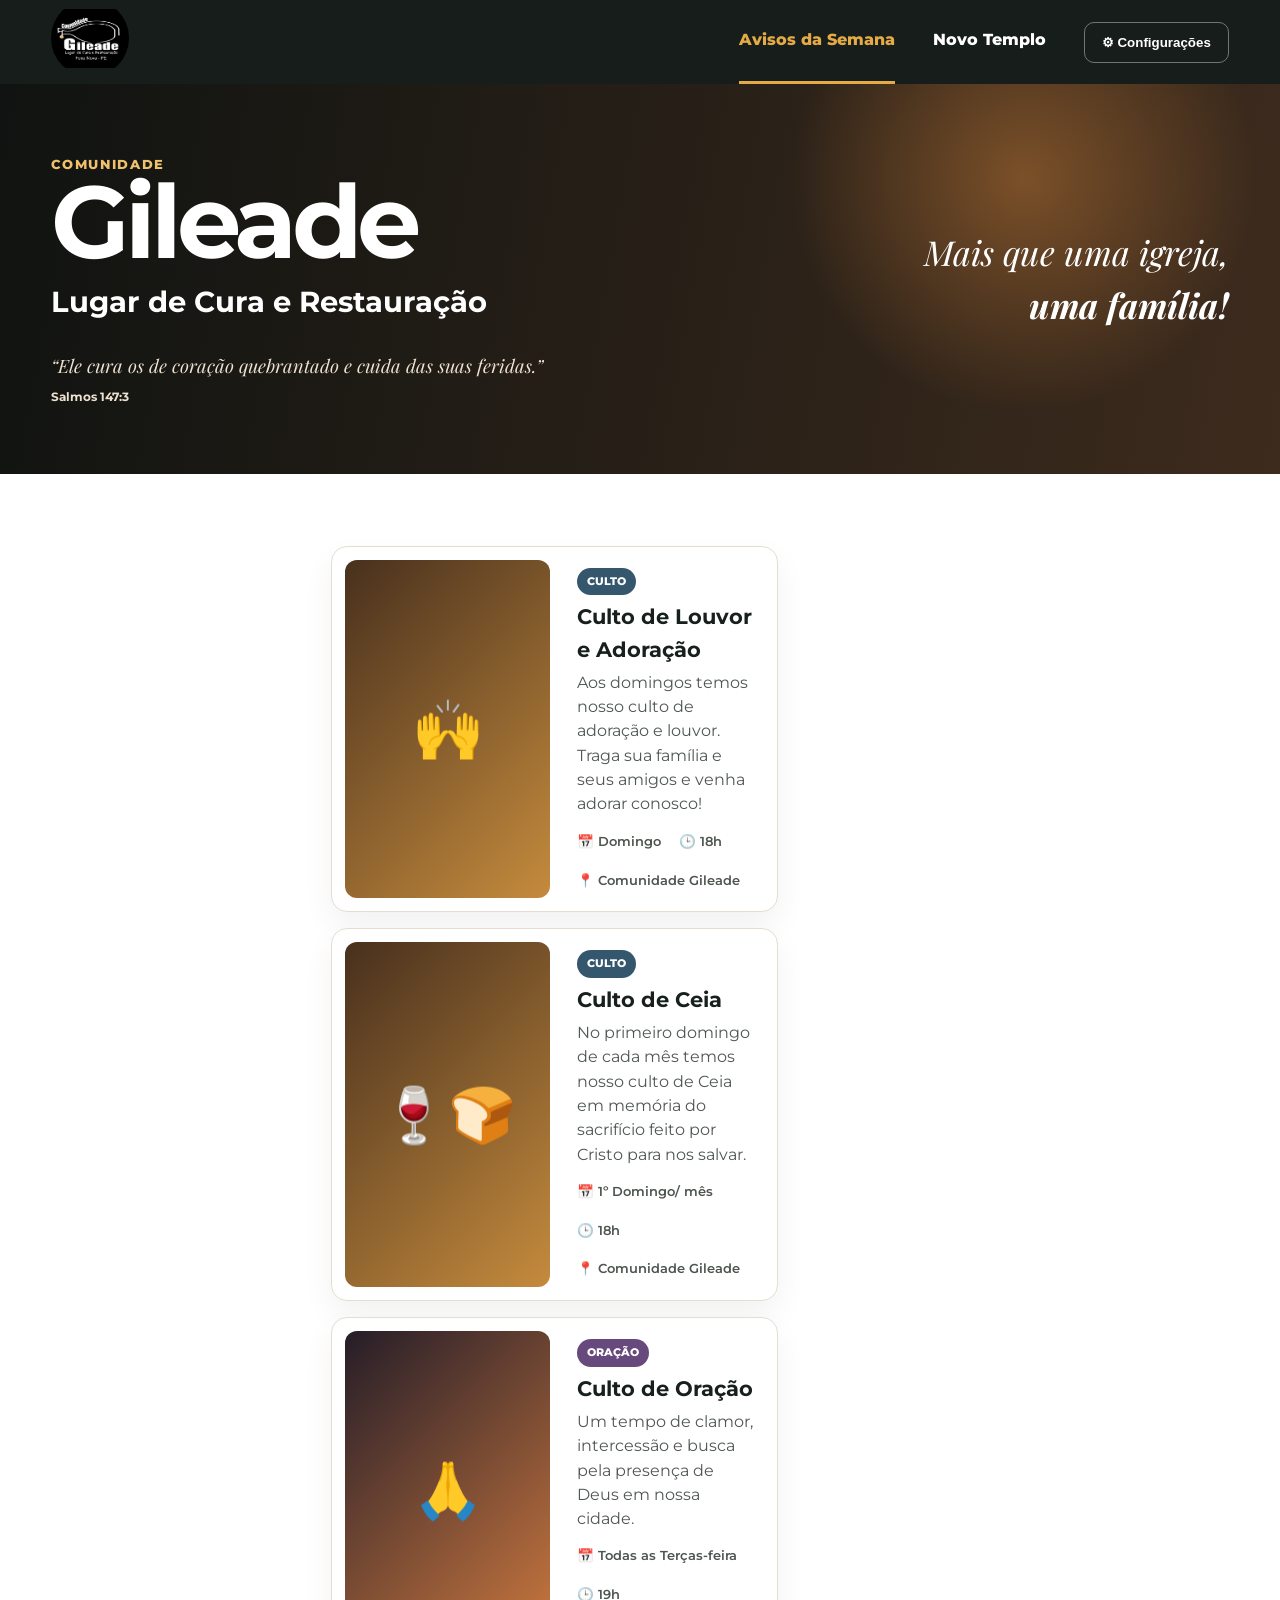
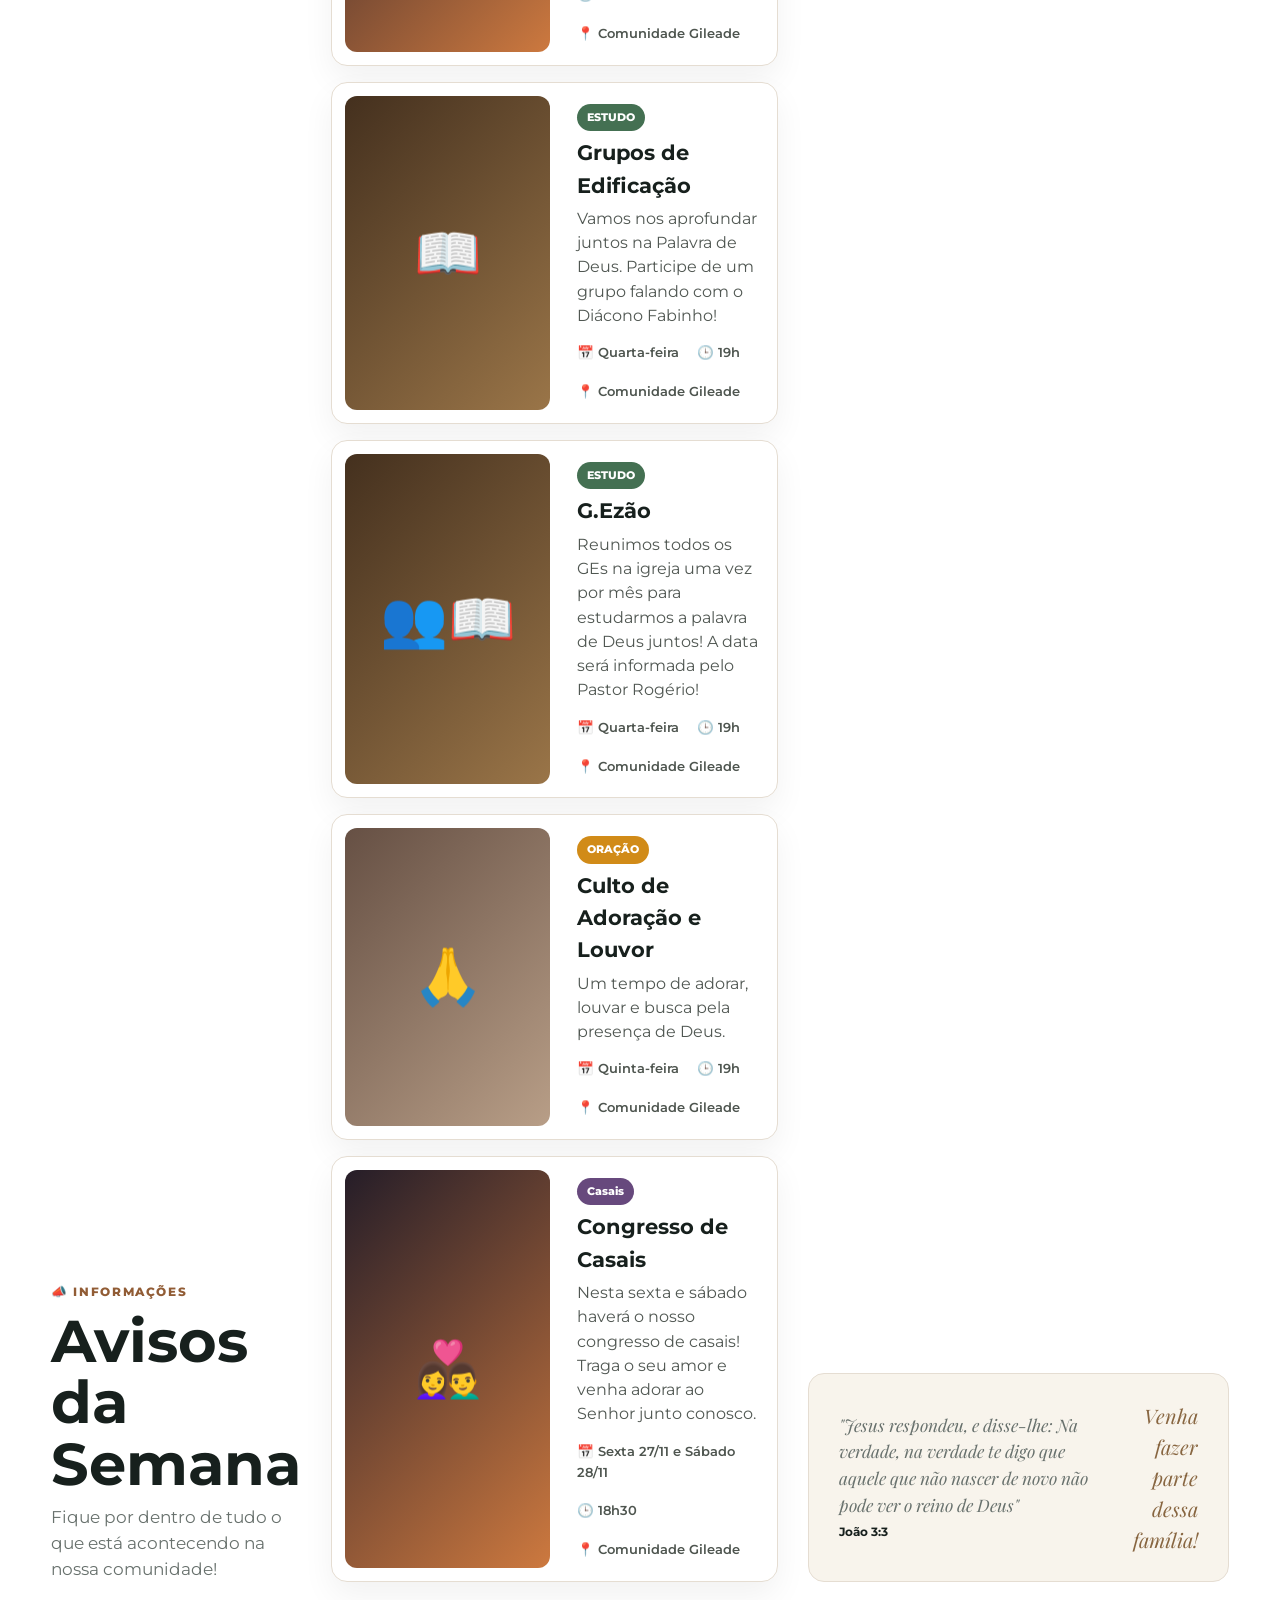
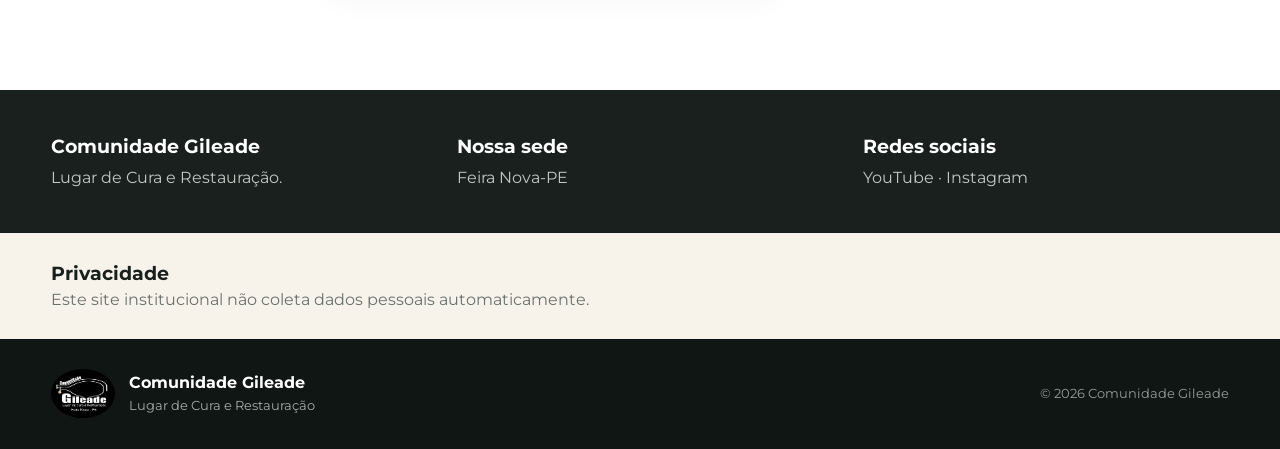
==== commit 681a8819: "Atualização de informações na página principal - datas e congresso de casais" ====
--- a/index.html
+++ b/index.html
@@ -59,11 +59,13 @@
         <p>Fique por dentro de tudo o que está acontecendo na nossa comunidade!</p>
       </div>
 
-      <div class="week-card">
+      <!--<div class="week-card">
         <span>📅 Semana de</span>
         <strong>Manutenção</strong>
       </div>
-    </div>
+    </div>-->
+
+    <!--Retirei o aviso de manutenção-->
 
     <div class="notice-list">
       <article class="notice-card">
@@ -71,8 +73,20 @@
         <div class="notice-body">
           <span class="tag blue">CULTO</span>
           <h3>Culto de Louvor e Adoração</h3>
-          <p>Neste domingo dteremos nosso Culto de Louvor e Adoração. Traga sua família e seus amigos e venha adorar conosco!</p>
-          <div class="meta"><span>📅 Domingo, 20 de setembro</span><span>🕒 18h</span><span>📍 Comunidade Gileade</span></div>
+          <p>Aos domingos temos nosso culto de adoração e louvor. Traga sua família e seus amigos e venha adorar conosco!</p>
+          <div class="meta"><span>📅 Domingo</span><span>🕒 18h</span><span>📍 Comunidade Gileade</span></div>
+        </div>
+      </article>
+
+
+      <!-- Card de culto de ceia adicionado -->
+      <article class="notice-card">
+        <div class="notice-image n1">🍷🍞</div>
+        <div class="notice-body">
+          <span class="tag blue">CULTO</span>
+          <h3>Culto de Ceia</h3>
+          <p>No primeiro domingo de cada mês temos nosso culto de Ceia em memória do sacrifício feito por Cristo para nos salvar.</p>
+          <div class="meta"><span>📅 1º Domingo/ mês</span><span>🕒 18h</span><span>📍 Comunidade Gileade</span></div>
         </div>
       </article>
 
@@ -82,7 +96,7 @@
             <span class="tag purple">ORAÇÃO</span>
             <h3>Culto de Oração</h3>
             <p>Um tempo de clamor, intercessão e busca pela presença de Deus em nossa cidade.</p>
-            <div class="meta"><span>📅 Terça-feira, 15 de setembro</span><span>🕒 19h</span><span>📍 Comunidade Gileade</span></div>
+            <div class="meta"><span>📅 Todas as Terças-feira</span><span>🕒 19h</span><span>📍 Comunidade Gileade</span></div>
         </div>
       </article>
       
@@ -91,8 +105,19 @@
         <div class="notice-body">
           <span class="tag green">ESTUDO</span>
           <h3>Grupos de Edificação</h3>
-          <p>Vamos nos aprofundar na Palavra de Deus. Participe falando com o Diacono Fabinho!</p>
-          <div class="meta"><span>📅 Quarta-feira, 16 de setembro</span><span>🕒 19h</span><span>📍 Comunidade Gileade</span></div>
+          <p>Vamos nos aprofundar juntos na Palavra de Deus. Participe de um grupo falando com o Diácono Fabinho!</p>
+          <div class="meta"><span>📅 Quarta-feira</span><span>🕒 19h</span><span>📍 Comunidade Gileade</span></div>
+        </div>
+      </article>
+
+      <!-- Card do GEzão adicionado -->
+      <article class="notice-card">
+        <div class="notice-image n2">👥📖</div>
+        <div class="notice-body">
+          <span class="tag green">ESTUDO</span>
+          <h3>G.Ezão</h3>
+          <p>Reunimos todos os GEs na igreja uma vez por mês para estudarmos a palavra de Deus juntos! A data será informada pelo Pastor Rogério!</p>
+          <div class="meta"><span>📅 Quarta-feira</span><span>🕒 19h</span><span>📍 Comunidade Gileade</span></div>
         </div>
       </article>
 
@@ -102,17 +127,17 @@
           <span class="tag orange">ORAÇÃO</span>
           <h3>Culto de Adoração e Louvor</h3>
           <p>Um tempo de adorar, louvar e busca pela presença de Deus.</p>
-          <div class="meta"><span>📅 Quinta-feira, 17 de setembro</span><span>🕒 19h</span><span>📍 Comunidade Gileade</span></div>
+          <div class="meta"><span>📅 Quinta-feira</span><span>🕒 19h</span><span>📍 Comunidade Gileade</span></div>
         </div>
       </article>
 
       <article class="notice-card">
-        <div class="notice-image n4">👥</div>
+        <div class="notice-image n4">👩‍❤️‍👨</div>
         <div class="notice-body">
-          <span class="tag purple">Todos</span>
-          <h3>Marcha para Jesus</h3>
-          <p>Com a presença especial da cantora Shirley Carvalhares</p>
-          <div class="meta"><span>📅 Sábado, 10 de outubro</span><span>🕒 18h</span><span>📍 Comunidade Gileade</span></div>
+          <span class="tag purple">Casais</span>
+          <h3>Congresso de Casais</h3>
+          <p>Nesta sexta e sábado haverá o nosso congresso de casais! Traga o seu amor e venha adorar ao Senhor junto conosco.</p>
+          <div class="meta"><span>📅 Sexta 27/11 e Sábado 28/11 </span><span>🕒 18h30</span><span>📍 Comunidade Gileade</span></div>
         </div>
       </article>
     </div>
